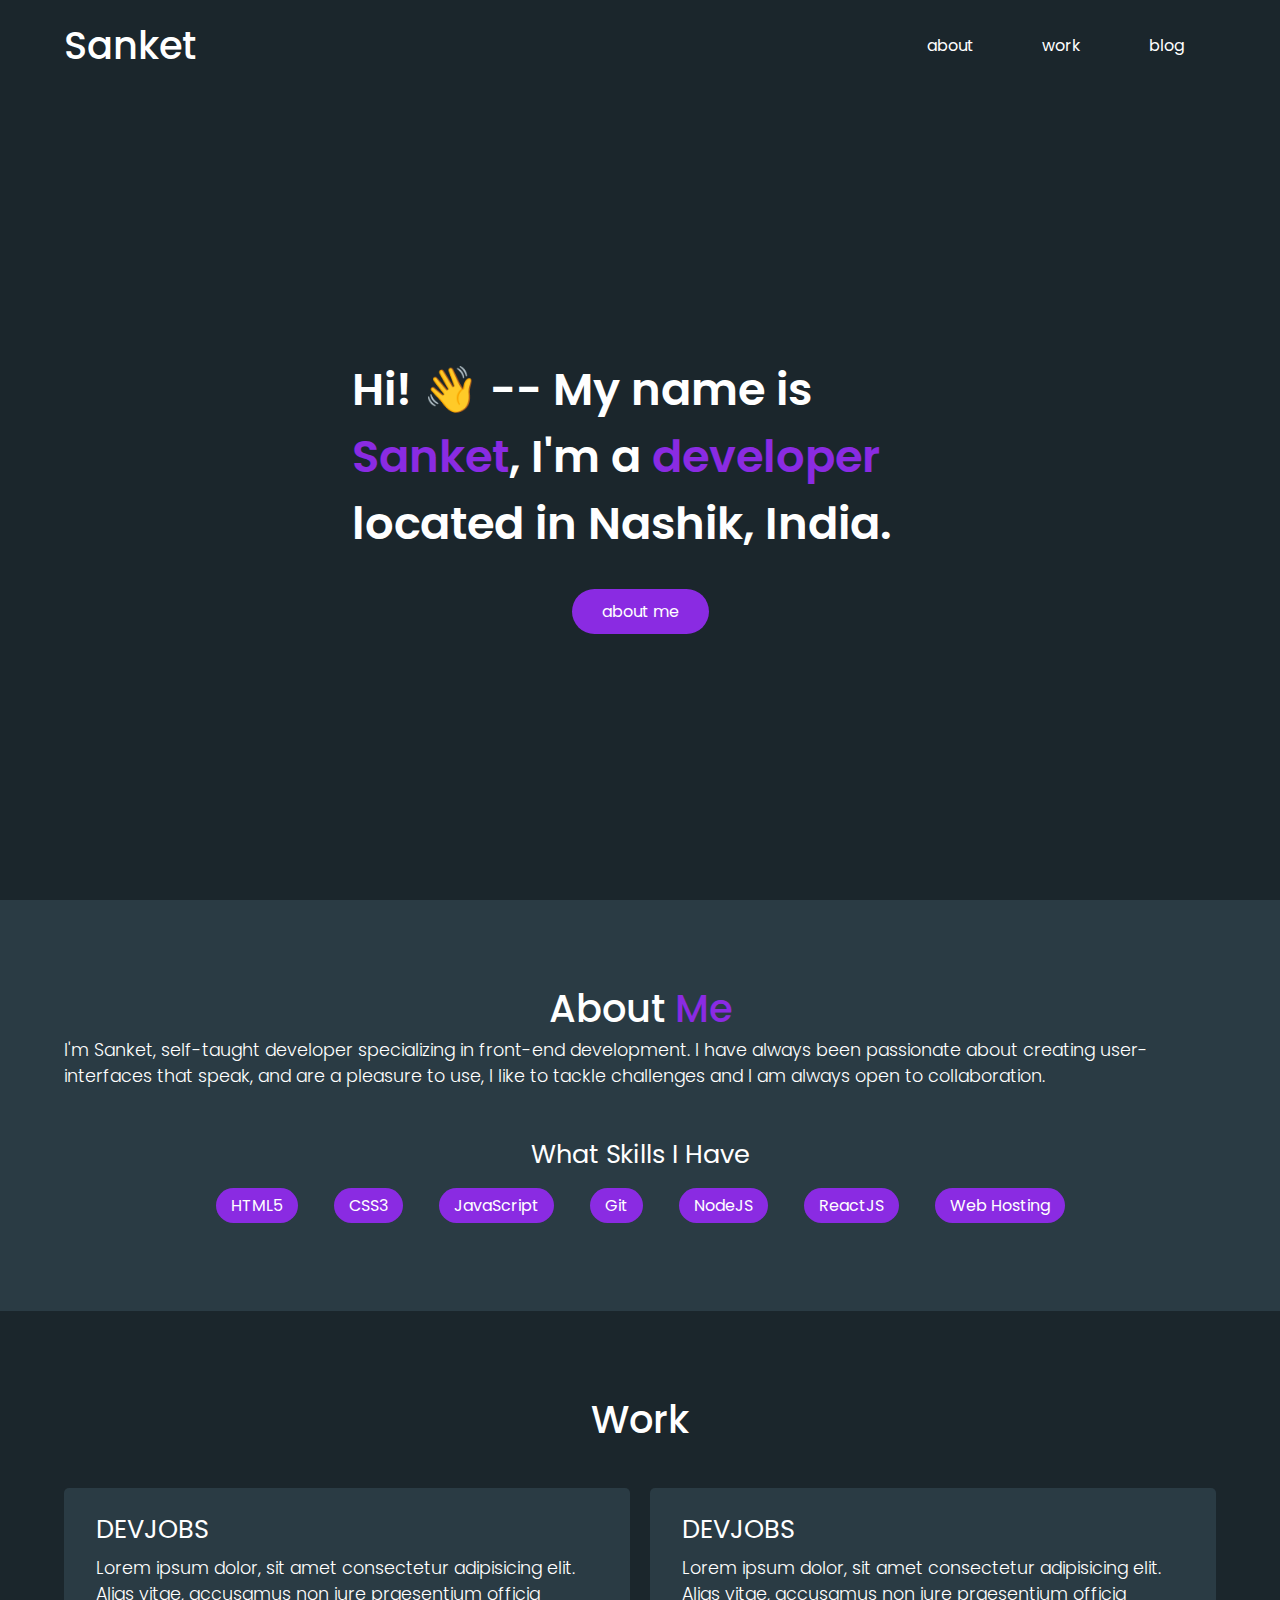
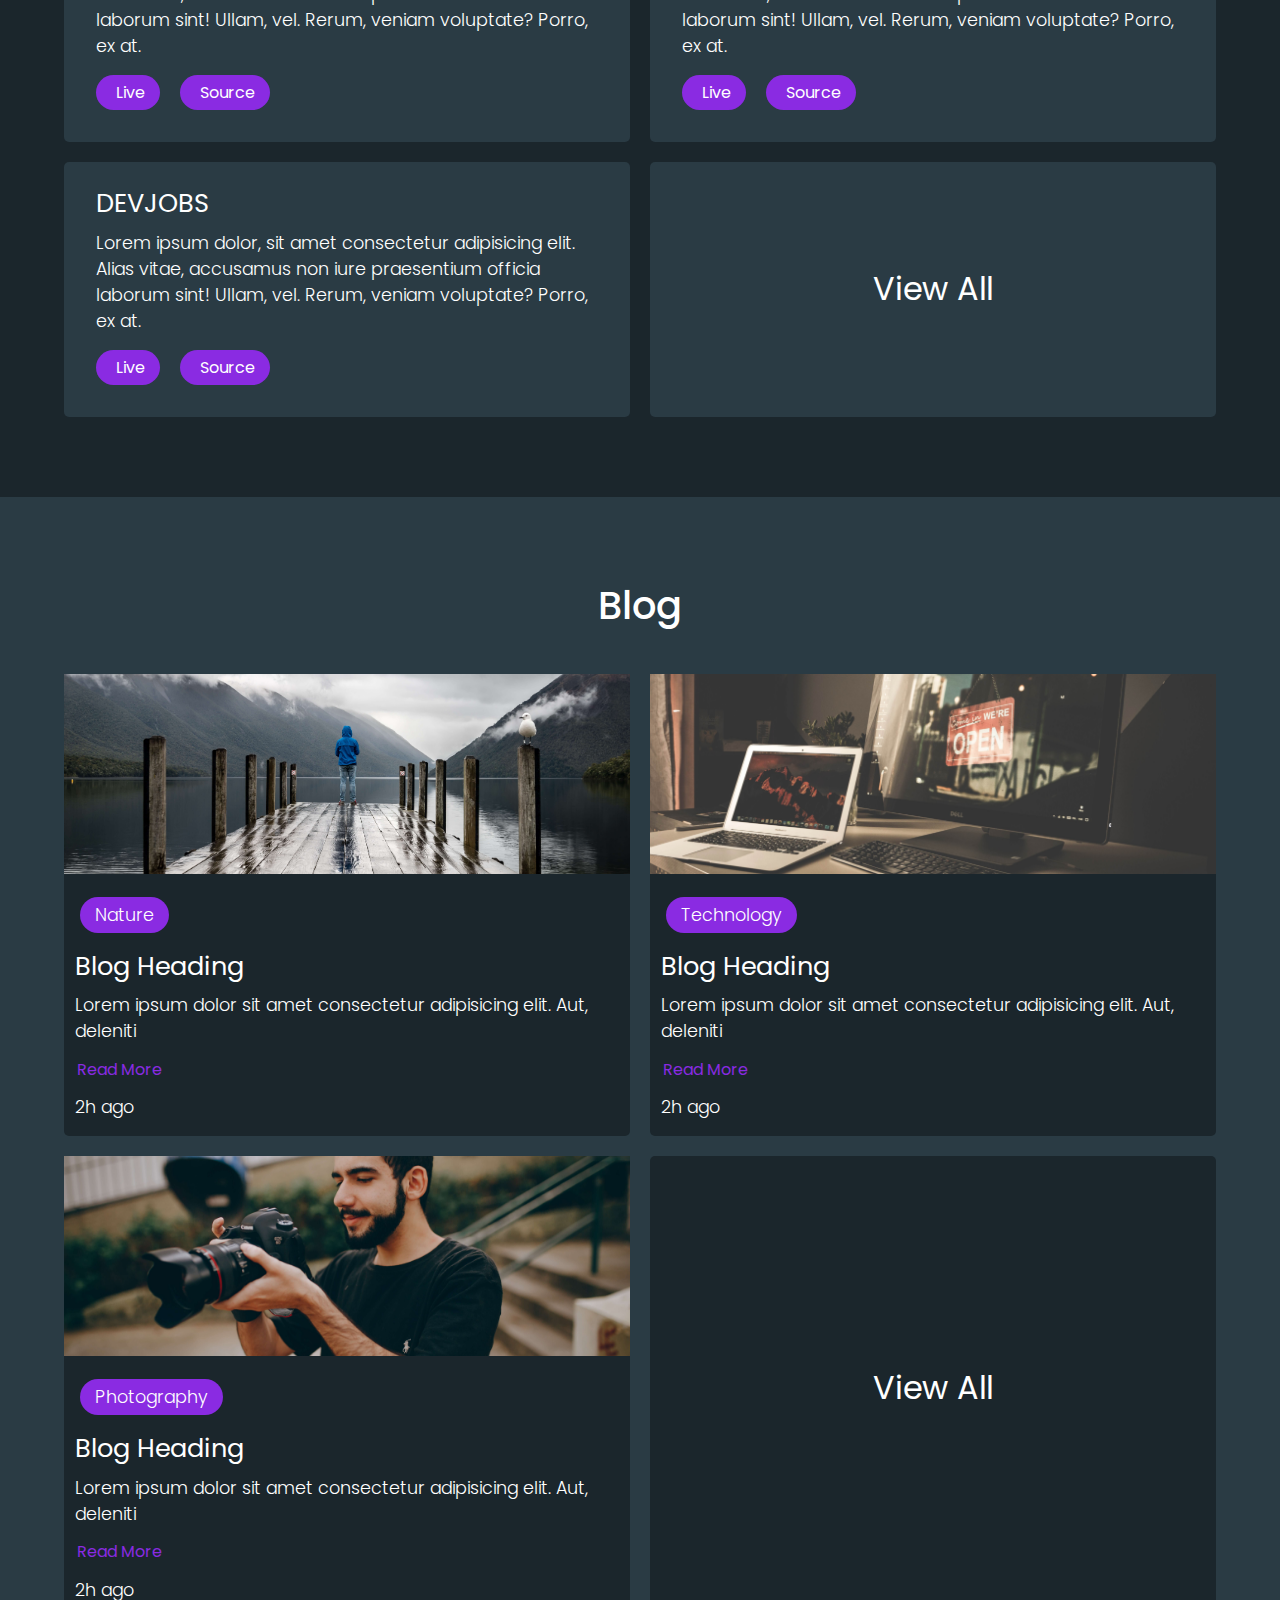
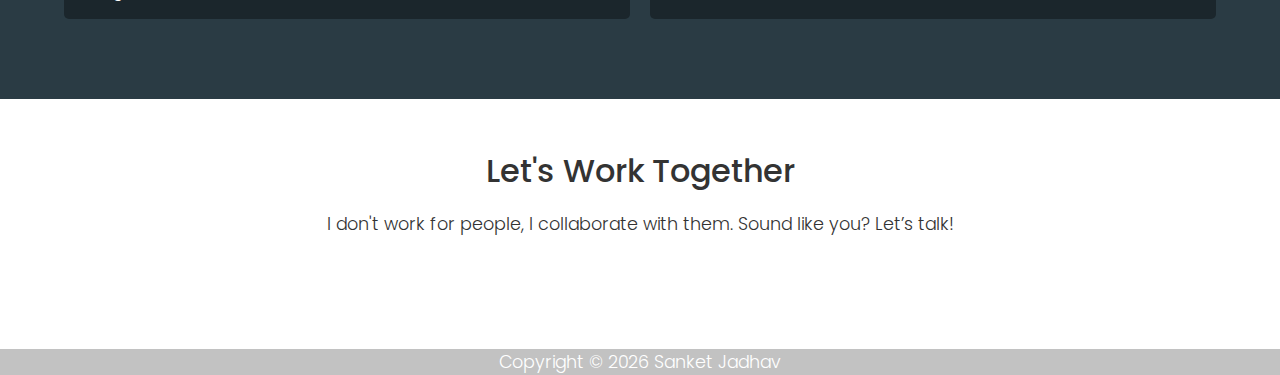
==== index.html @ 6ea88b84 "Initial commit" ====
<!DOCTYPE html>
<html lang="en">
  <head>
    <meta charset="UTF-8" />
    <meta name="viewport" content="width=device-width, initial-scale=1.0" />
    <title>Sanket</title>
    <link rel="preconnect" href="https://fonts.gstatic.com" />
    <link
      href="https://fonts.googleapis.com/css2?family=Poppins:wght@300;400;500;600&display=swap"
      rel="stylesheet"
    />
    <link
      rel="stylesheet"
      href="https://cdnjs.cloudflare.com/ajax/libs/font-awesome/5.15.1/css/all.min.css"
      integrity="sha512-+4zCK9k+qNFUR5X+cKL9EIR+ZOhtIloNl9GIKS57V1MyNsYpYcUrUeQc9vNfzsWfV28IaLL3i96P9sdNyeRssA=="
      crossorigin="anonymous"
    />
    <link rel="stylesheet" href="./styles/style.css" />
  </head>
  <body>
    <div class="wrapper">
      <div class="container">
        <header>
          <h2>Sanket</h2>
          <nav class="hide-sm">
            <ul>
              <li><a href="#about">about</a></li>
              <li><a href="./work.html">work</a></li>
              <li><a href="#blog">blog</a></li>
            </ul>
          </nav>
          <i class="fas fa-bars hide-lg" id="menu-open"></i>
        </header>

        <div class="intro">
          <h1>
            Hi! 👋 -- My name is <span class="highlight">Sanket</span>, I'm a
            <span class="highlight">developer</span> located in Nashik, India.
          </h1>
          <a href="#about" id="about-me">about me</a>
        </div>
      </div>
    </div>

    <div class="mobile__links hide-lg">
      <i class="fas fa-times" id="menu-close"></i>
      <ul>
        <li><a href="">about</a></li>
        <li><a href="">work</a></li>
        <li><a href="">blog</a></li>
      </ul>
    </div>

    <div class="about" id="about">
      <div class="container">
        <div class="about__container">
          <h2>About <span class="highlight">Me</span></h2>
          <p>
            I'm Sanket, self-taught developer specializing in front-end
            development. I have always been passionate about creating
            user-interfaces that speak, and are a pleasure to use, I like to
            tackle challenges and I am always open to collaboration.
          </p>
        </div>
        <div class="skill__section">
          <h4>What Skills I Have</h4>
          <div class="skills">
            <span>HTML5</span>
            <span>CSS3</span>
            <span>JavaScript</span>
            <span>Git</span>
            <span>NodeJS</span>
            <span>ReactJS</span>
            <span>Web Hosting</span>
          </div>
        </div>
      </div>
    </div>

    <div class="work">
      <div class="container">
        <h2>Work</h2>
        <div class="work__container">
          <div class="work__card">
            <h4>DEVJOBS</h4>
            <p>
              Lorem ipsum dolor, sit amet consectetur adipisicing elit. Alias
              vitae, accusamus non iure praesentium officia laborum sint! Ullam,
              vel. Rerum, veniam voluptate? Porro, ex at.
            </p>
            <div class="links">
              <a href="https://leavitt-devjobs.netlify.app/"
                ><i class="fas fa-link"></i>Live</a
              >
              <a href=""><i class="fab fa-github"></i>Source</a>
            </div>
          </div>
          <div class="work__card">
            <h4>DEVJOBS</h4>
            <p>
              Lorem ipsum dolor, sit amet consectetur adipisicing elit. Alias
              vitae, accusamus non iure praesentium officia laborum sint! Ullam,
              vel. Rerum, veniam voluptate? Porro, ex at.
            </p>
            <div class="links">
              <a href="https://leavitt-devjobs.netlify.app/"
                ><i class="fas fa-link"></i>Live</a
              >
              <a href=""><i class="fab fa-github"></i>Source</a>
            </div>
          </div>
          <div class="work__card">
            <h4>DEVJOBS</h4>
            <p>
              Lorem ipsum dolor, sit amet consectetur adipisicing elit. Alias
              vitae, accusamus non iure praesentium officia laborum sint! Ullam,
              vel. Rerum, veniam voluptate? Porro, ex at.
            </p>
            <div class="links">
              <a href="https://leavitt-devjobs.netlify.app/"
                ><i class="fas fa-link"></i>Live</a
              >
              <a href=""><i class="fab fa-github"></i>Source</a>
            </div>
          </div>
          <div class="view__all">
            <a href="./work.html"
              >View All <i class="fas fa-chevron-right"></i
            ></a>
          </div>
        </div>
      </div>
    </div>

    <div class="blog" id="blog">
      <div class="container">
        <h2>Blog</h2>
        <div class="blog__container">
          <div class="blog__card">
            <div class="blog__img">
              <img src="./images/blog/img1.jpg" alt="Blog Image" />
            </div>
            <p class="title">Nature</p>
            <h4>Blog Heading</h4>
            <p>
              Lorem ipsum dolor sit amet consectetur adipisicing elit. Aut,
              deleniti
            </p>
            <a>Read More</a>
            <p>2h ago</p>
          </div>
          <div class="blog__card">
            <div class="blog__img">
              <img src="./images/blog/img2.jpg" alt="Blog Image" />
            </div>
            <p class="title">Technology</p>
            <h4>Blog Heading</h4>
            <p>
              Lorem ipsum dolor sit amet consectetur adipisicing elit. Aut,
              deleniti
            </p>
            <a>Read More</a>
            <p>2h ago</p>
          </div>
          <div class="blog__card">
            <div class="blog__img">
              <img src="./images/blog/img3.jpg" alt="Blog Image" />
            </div>
            <p class="title">Photography</p>
            <h4>Blog Heading</h4>
            <p>
              Lorem ipsum dolor sit amet consectetur adipisicing elit. Aut,
              deleniti
            </p>
            <a>Read More</a>
            <p>2h ago</p>
          </div>
          <div class="view__all">
            <a href="#">View All <i class="fas fa-chevron-right"></i></a>
          </div>
        </div>
      </div>
    </div>

    <footer>
      <h3>Let's Work Together</h3>
      <p>
        I don't work for people, I collaborate with them. Sound like you? Let’s
        talk!
      </p>
      <div class="social">
        <a href="#"><i class="fab fa-linkedin"></i></a>
        <a href="https://github.com/sanket4120"
          ><i class="fab fa-github"></i
        ></a>
        <a href="#"><i class="fab fa-twitter"></i></a>
      </div>
    </footer>

    <div class="copyright">
      <p>
        Copyright &copy;
        <script>
          document.write(new Date().getFullYear());
        </script>
        Sanket Jadhav
      </p>
    </div>

    <script src="./js/app.js"></script>
  </body>
</html>
---- styles/style.css ----
* {
  margin: 0;
  padding: 0;
  box-sizing: border-box;
  list-style-type: none;
  text-decoration: none;
  font-family: 'Poppins', sans-serif;
}

html {
  scroll-behavior: smooth;
}

a {
  cursor: pointer;
}

.container {
  width: 90%;
  margin: 0 auto;
}

.highlight {
  color: blueviolet;
}
a {
  color: #fff;
}

h1 {
  font-size: 2.8rem;
  font-weight: 600;
}

h2 {
  font-size: 2.4rem;
  font-weight: 500;
}
h3 {
  font-size: 2rem;
  font-weight: 500;
}
h4 {
  font-size: 1.6rem;
  font-weight: 400;
}
p {
  font-size: 1.1rem;
  font-weight: 300;
}

@media only screen and (max-width: 600px) {
  h1 {
    font-size: 2.3rem;
  }

  h2 {
    font-size: 1.8rem;
  }
  h3 {
    font-size: 1.4rem;
  }
  h4 {
    font-size: 1.2rem;
  }
  p {
    font-size: 1rem;
  }
}

body {
  color: #fff;
}

/* -----header----- */
.wrapper {
  background-color: #1b262c;
}

header {
  height: 10vh;
  display: flex;
  justify-content: space-between;
  align-items: center;
}

nav ul li {
  display: inline-block;
  padding: 0 2rem;
}

#menu-open {
  font-size: 1.3rem;
  cursor: pointer;
}

.mobile__links {
  position: absolute;
  right: 0;
  top: 0;
  z-index: 10;
  width: 100%;
  height: 100%;
  background-color: #fff;
  color: blueviolet;
  display: flex;
  flex-direction: column;
  justify-content: center;
  align-items: center;
  font-size: 3rem;
}

.mobile__links ul li {
  margin: 1rem 0;
}

#menu-close {
  position: absolute;
  top: 5vh;
  right: 2.5rem;
  cursor: pointer;
}

.mobile__links a {
  color: blueviolet;
}

.hide-lg {
  display: none;
}

@media only screen and (max-width: 700px) {
  .hide-sm {
    display: none;
  }
  #menu-open {
    display: block;
  }
}

/* ----introduction----- */
.intro {
  height: 90vh;
  width: 50%;
  margin: 0 auto;
  display: flex;
  flex-direction: column;
  justify-content: center;
  align-items: center;
}

@media only screen and (max-width: 1047px) {
  .intro {
    width: 95%;
    text-align: center;
  }
}

.intro h1 {
  margin-bottom: 2rem;
}

#about-me {
  background: blueviolet;
  padding: 10px 30px;
  border-radius: 30px;
}

/* -----about----- */

.about {
  background-color: #2a3b44;
  text-align: center;
  padding: 5rem 0;
}

.about h1,
h4 {
  line-height: 2;
}

.about__container {
  margin-bottom: 2.5rem;
}

.about__container p {
  text-align: left;
}

.skills span {
  display: inline-block;
  background: blueviolet;
  padding: 5px 15px;
  border-radius: 30px;
  margin: 0.5rem 1rem;
}

/* --------work--------- */

.work {
  background: #1b262c;
  padding: 5rem 0;
}

.work h2 {
  text-align: center;
  margin-bottom: 2.5rem;
}

.work__container {
  display: grid;
  grid-template-columns: repeat(2, 1fr);
  grid-gap: 20px;
}

.work__card,
.view__all {
  background-color: #2a3b44;
  padding: 1rem 2rem;
  border-radius: 5px;
}

.view__all {
  display: flex;
  justify-content: center;
  align-items: center;
  font-size: 2rem;
}

.view__all i {
  color: blueviolet;
}

.links a {
  display: inline-block;
  background: blueviolet;
  padding: 5px 15px;
  border-radius: 30px;
  margin: 1rem;
  margin-left: 0;
}

.links a i {
  margin-right: 5px;
}

@media only screen and (max-width: 800px) {
  .work__container {
    grid-template-columns: 1fr;
  }
}

/* ------blog--------- */
.blog {
  background: #2a3b44;
  padding: 5rem 0;
}

.blog h2 {
  text-align: center;
  margin-bottom: 2.5rem;
}

.blog__container {
  display: grid;
  grid-template-columns: repeat(2, 1fr);
  grid-gap: 20px;
}

.blog__card img {
  width: 100%;
  height: 200px;
  object-fit: cover;
}

.blog__card,
.blog__container .view__all {
  background-color: #1b262c;
}

.blog__card {
  padding-bottom: 1rem;
  border-radius: 5px;
}

.blog__card h4,
.blog__card p,
.blog__card a {
  margin: 0 0.7rem;
}

.blog__card .title {
  background: blueviolet;
  padding: 5px 15px;
  border-radius: 30px;
  display: inline-block;
  margin: 1rem;
  margin-bottom: 0.5rem;
}

.blog__card a {
  display: inline-block;
  color: blueviolet;
  margin: 0.8rem;
}

@media only screen and (max-width: 750px) {
  .blog__container {
    grid-template-columns: 1fr;
  }
}

footer,
footer a {
  color: #333;
}

footer {
  text-align: center;
  padding: 3rem 0;
}

footer p {
  margin: 1rem 0;
}

footer .social a i {
  margin: 0 1rem;
  font-size: 2rem;
}

.copyright {
  background: rgb(194, 194, 194);
  text-align: center;
}
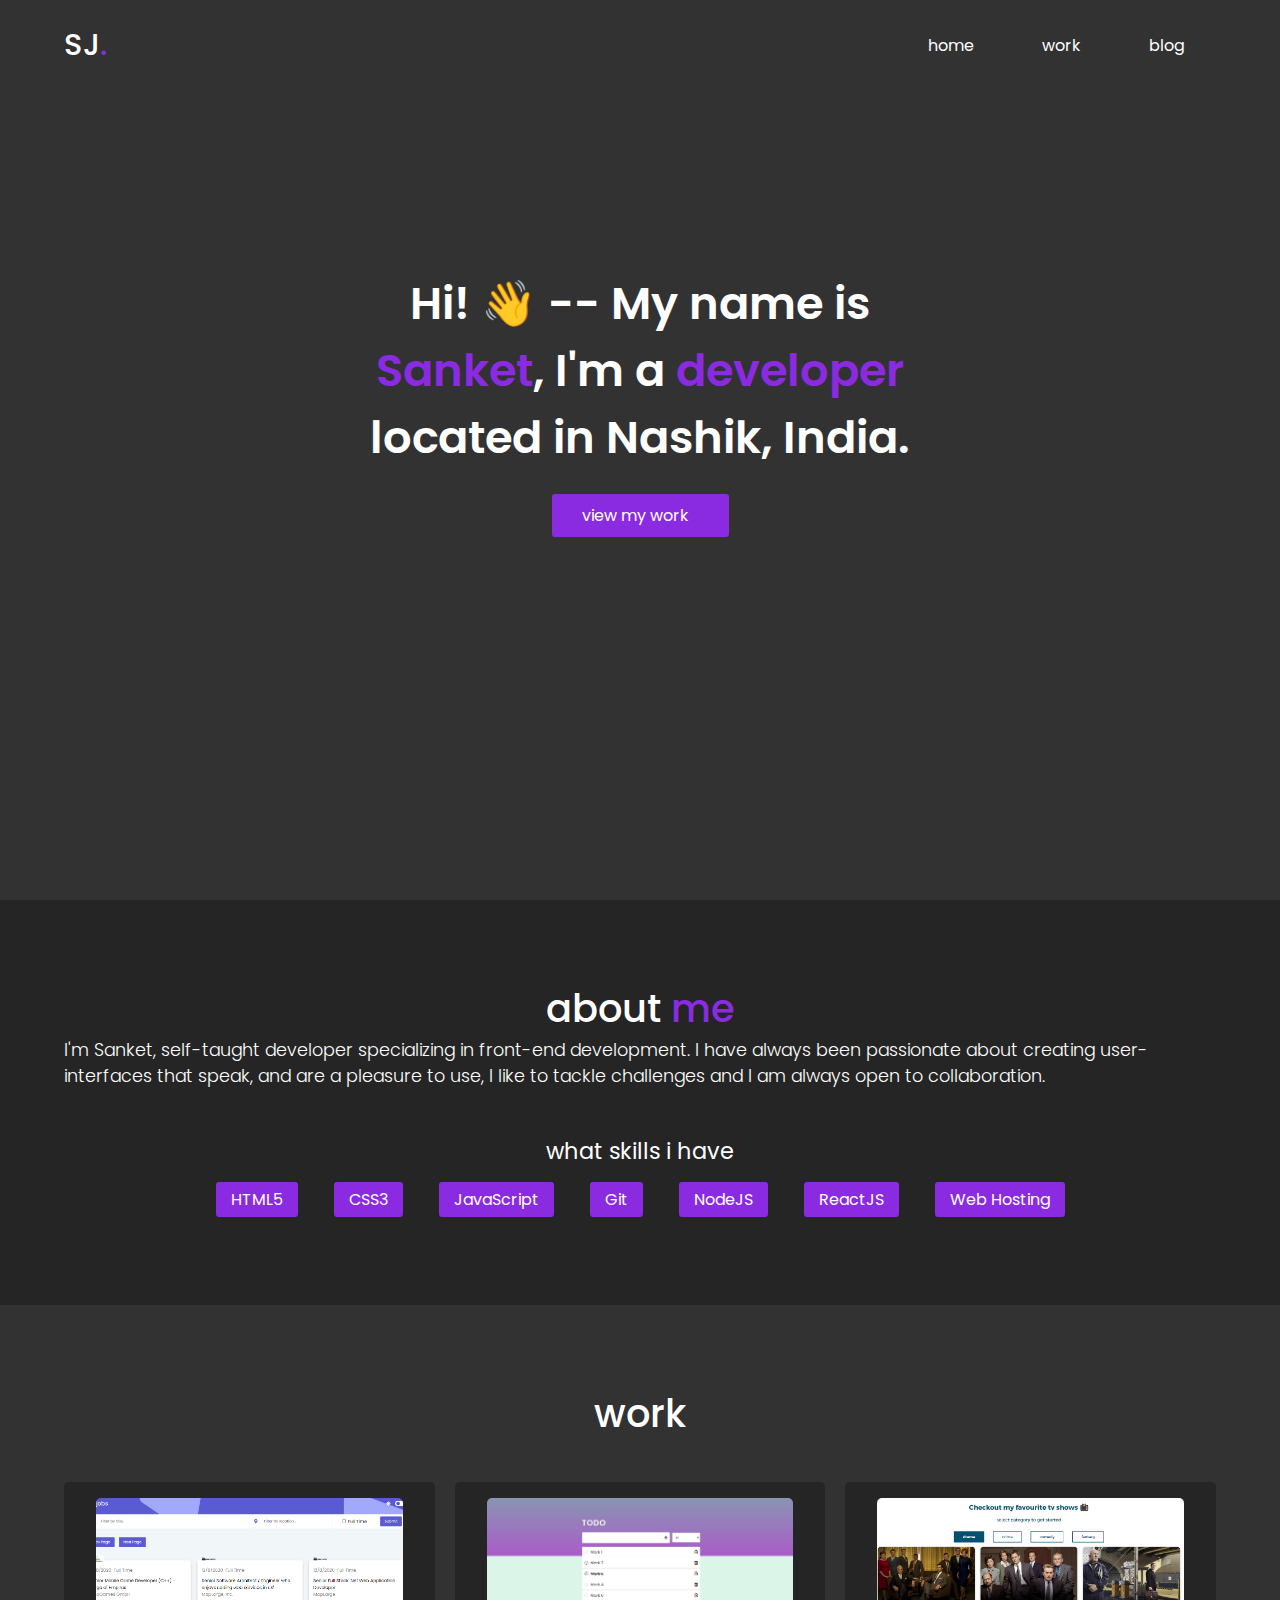
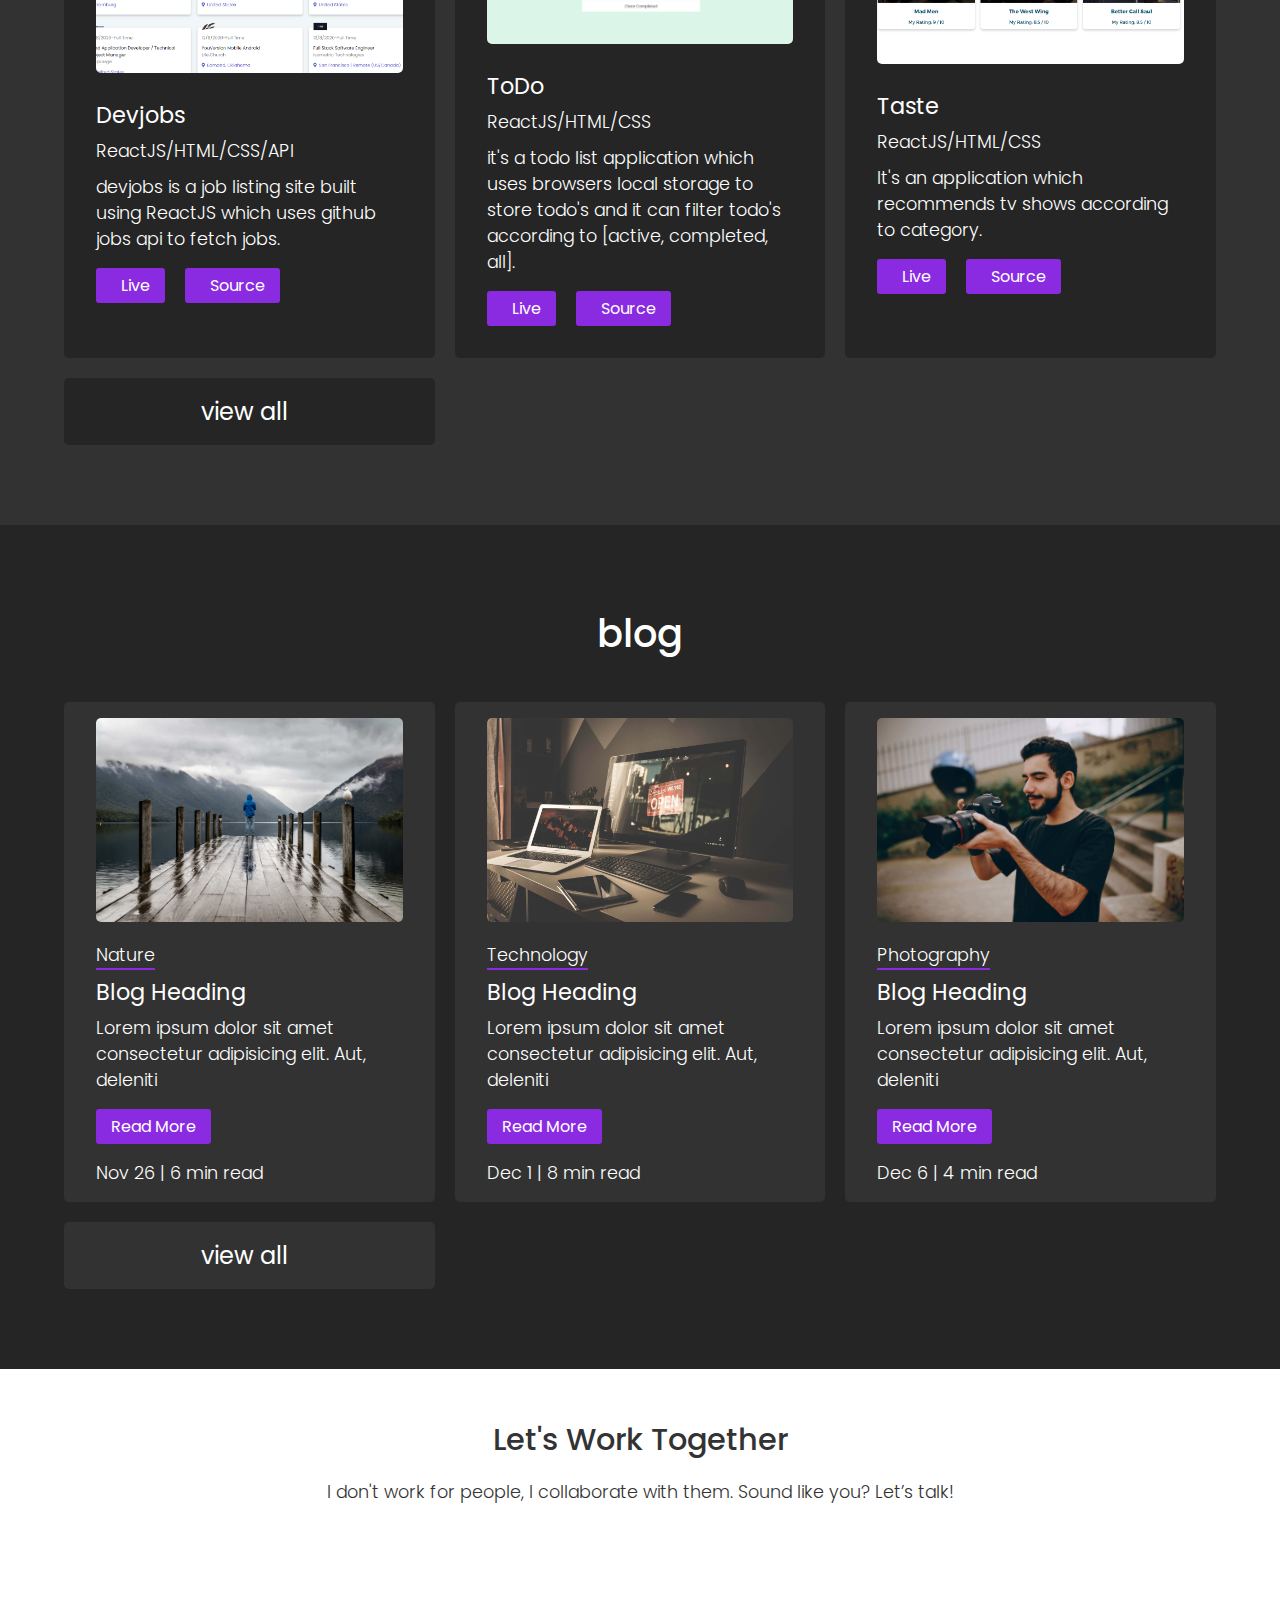
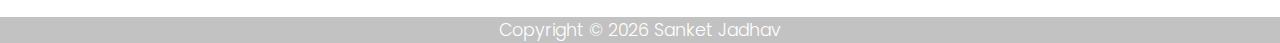
==== commit fd13b374: "Fix: broken blog links" ====
--- a/index.html
+++ b/index.html
@@ -3,7 +3,7 @@
   <head>
     <meta charset="UTF-8" />
     <meta name="viewport" content="width=device-width, initial-scale=1.0" />
-    <title>Sanket</title>
+    <title>sanket jadhav</title>
     <link rel="preconnect" href="https://fonts.gstatic.com" />
     <link
       href="https://fonts.googleapis.com/css2?family=Poppins:wght@300;400;500;600&display=swap"
@@ -16,20 +16,23 @@
       crossorigin="anonymous"
     />
     <link rel="stylesheet" href="./styles/style.css" />
+    <link rel="stylesheet" href="./styles/aos.css" />
   </head>
   <body>
     <div class="wrapper">
       <div class="container">
         <header>
-          <h2>Sanket</h2>
+          <h3>
+            <a href="/index.html">SJ<span class="highlight">.</span></a>
+          </h3>
           <nav class="hide-sm">
             <ul>
-              <li><a href="#about">about</a></li>
-              <li><a href="./work.html">work</a></li>
-              <li><a href="#blog">blog</a></li>
+              <li><a href="./index.html" class="link">home</a></li>
+              <li><a href="./work.html" class="link">work</a></li>
+              <li><a href="./blog.html" class="link">blog</a></li>
             </ul>
           </nav>
-          <i class="fas fa-bars hide-lg" id="menu-open"></i>
+          <i class="fas fa-bars hide-lg pointer" id="menu-open"></i>
         </header>
 
         <div class="intro">
@@ -37,24 +40,26 @@
             Hi! 👋 -- My name is <span class="highlight">Sanket</span>, I'm a
             <span class="highlight">developer</span> located in Nashik, India.
           </h1>
-          <a href="#about" id="about-me">about me</a>
+          <a href="./work.html" class="btn btn__lg"
+            >view my work <i class="fas fa-chevron-right"></i
+          ></a>
         </div>
       </div>
     </div>
 
     <div class="mobile__links hide-lg">
-      <i class="fas fa-times" id="menu-close"></i>
+      <i class="fas fa-times pointer" id="menu-close"></i>
       <ul>
-        <li><a href="">about</a></li>
-        <li><a href="">work</a></li>
-        <li><a href="">blog</a></li>
+        <li><a href="./index.html" class="link">home</a></li>
+        <li><a href="./work.html" class="link">work</a></li>
+        <li><a href="./blog.html" class="link">blog</a></li>
       </ul>
     </div>
 
     <div class="about" id="about">
       <div class="container">
         <div class="about__container">
-          <h2>About <span class="highlight">Me</span></h2>
+          <h2>about <span class="highlight">me</span></h2>
           <p>
             I'm Sanket, self-taught developer specializing in front-end
             development. I have always been passionate about creating
@@ -63,15 +68,15 @@
           </p>
         </div>
         <div class="skill__section">
-          <h4>What Skills I Have</h4>
+          <h4>what skills i have</h4>
           <div class="skills">
-            <span>HTML5</span>
-            <span>CSS3</span>
-            <span>JavaScript</span>
-            <span>Git</span>
-            <span>NodeJS</span>
-            <span>ReactJS</span>
-            <span>Web Hosting</span>
+            <span class="btn btn__md">HTML5</span>
+            <span class="btn btn__md">CSS3</span>
+            <span class="btn btn__md">JavaScript</span>
+            <span class="btn btn__md">Git</span>
+            <span class="btn btn__md">NodeJS</span>
+            <span class="btn btn__md">ReactJS</span>
+            <span class="btn btn__md">Web Hosting</span>
           </div>
         </div>
       </div>
@@ -79,52 +84,146 @@
 
     <div class="work">
       <div class="container">
-        <h2>Work</h2>
-        <div class="work__container">
-          <div class="work__card">
-            <h4>DEVJOBS</h4>
-            <p>
-              Lorem ipsum dolor, sit amet consectetur adipisicing elit. Alias
-              vitae, accusamus non iure praesentium officia laborum sint! Ullam,
-              vel. Rerum, veniam voluptate? Porro, ex at.
-            </p>
-            <div class="links">
-              <a href="https://leavitt-devjobs.netlify.app/"
-                ><i class="fas fa-link"></i>Live</a
-              >
-              <a href=""><i class="fab fa-github"></i>Source</a>
-            </div>
-          </div>
-          <div class="work__card">
-            <h4>DEVJOBS</h4>
-            <p>
-              Lorem ipsum dolor, sit amet consectetur adipisicing elit. Alias
-              vitae, accusamus non iure praesentium officia laborum sint! Ullam,
-              vel. Rerum, veniam voluptate? Porro, ex at.
-            </p>
-            <div class="links">
-              <a href="https://leavitt-devjobs.netlify.app/"
-                ><i class="fas fa-link"></i>Live</a
-              >
-              <a href=""><i class="fab fa-github"></i>Source</a>
-            </div>
-          </div>
-          <div class="work__card">
-            <h4>DEVJOBS</h4>
-            <p>
-              Lorem ipsum dolor, sit amet consectetur adipisicing elit. Alias
-              vitae, accusamus non iure praesentium officia laborum sint! Ullam,
-              vel. Rerum, veniam voluptate? Porro, ex at.
-            </p>
-            <div class="links">
-              <a href="https://leavitt-devjobs.netlify.app/"
-                ><i class="fas fa-link"></i>Live</a
-              >
-              <a href=""><i class="fab fa-github"></i>Source</a>
+        <h2>work</h2>
+        <div class="card__container">
+          <div class="card">
+            <div class="card__image">
+              <img src="./images/work/devjobs.png" alt="" />
+            </div>
+            <div class="card__info">
+              <h4>Devjobs</h4>
+              <p class="lang">ReactJS/HTML/CSS/API</p>
+              <p>
+                devjobs is a job listing site built using ReactJS which uses
+                github jobs api to fetch jobs.
+              </p>
+              <div class="card__links">
+                <a
+                  href="https://leavitt-devjobs.netlify.app/"
+                  class="btn btn__md"
+                  ><i class="fas fa-link"></i>Live</a
+                >
+                <a
+                  href="https://github.com/sanket4120/devjobs"
+                  class="btn btn__md"
+                  ><i class="fab fa-github"></i>Source</a
+                >
+              </div>
+            </div>
+          </div>
+          <div class="card">
+            <div class="card__image">
+              <img src="./images/work/todo.png" alt="" />
+            </div>
+            <div class="card__info">
+              <h4>ToDo</h4>
+              <p class="lang">ReactJS/HTML/CSS</p>
+              <p>
+                it's a todo list application which uses browsers local storage
+                to store todo's and it can filter todo's according to [active,
+                completed, all].
+              </p>
+              <div class="card__links">
+                <a href="https://reactapp-todo.netlify.app/" class="btn btn__md"
+                  ><i class="fas fa-link"></i>Live</a
+                >
+                <a
+                  href="https://github.com/sanket4120/react-todo"
+                  class="btn btn__md"
+                  ><i class="fab fa-github"></i>Source</a
+                >
+              </div>
+            </div>
+          </div>
+          <div class="card">
+            <div class="card__image">
+              <img src="./images/work/taste.png" alt="" />
+            </div>
+            <div class="card__info">
+              <h4>Taste</h4>
+              <p class="lang">ReactJS/HTML/CSS</p>
+              <p>
+                It's an application which recommends tv shows according to
+                category.
+              </p>
+              <div class="card__links">
+                <a href="https://9ebx5.csb.app/" class="btn btn__md"
+                  ><i class="fas fa-link"></i>Live</a
+                >
+                <a
+                  href="https://github.com/sanket4120/taste"
+                  class="btn btn__md"
+                  ><i class="fab fa-github"></i>Source</a
+                >
+              </div>
             </div>
           </div>
           <div class="view__all">
             <a href="./work.html"
+              >view all <i class="fas fa-chevron-right"></i
+            ></a>
+          </div>
+        </div>
+      </div>
+    </div>
+
+    <div class="blog" id="blog">
+      <div class="container">
+        <h2>blog</h2>
+        <div class="card__container">
+          <div class="card">
+            <div class="card__image">
+              <img src="./images/blog/img1.jpg" alt="blog image" />
+            </div>
+            <div class="card__info">
+              <p class="blog__type">Nature</p>
+              <h4>Blog Heading</h4>
+              <p>
+                Lorem ipsum dolor sit amet consectetur adipisicing elit. Aut,
+                deleniti
+              </p>
+              <div class="card__links">
+                <a href="blogpost1.html" class="btn btn__md">Read More</a>
+              </div>
+              <p>Nov 26 | 6 min read</p>
+            </div>
+          </div>
+          <div class="card">
+            <div class="card__image">
+              <img src="./images/blog/img2.jpg" alt="blog image" />
+            </div>
+            <div class="card__info">
+              <p class="blog__type">Technology</p>
+              <h4>Blog Heading</h4>
+              <p>
+                Lorem ipsum dolor sit amet consectetur adipisicing elit. Aut,
+                deleniti
+              </p>
+              <div class="card__links">
+                <a href="./blogpost2.html" class="btn btn__md">Read More</a>
+              </div>
+              <p>Dec 1 | 8 min read</p>
+            </div>
+          </div>
+          <div class="card">
+            <div class="card__image">
+              <img src="./images/blog/img3.jpg" alt="blog image" />
+            </div>
+            <div class="card__info">
+              <p class="blog__type">Photography</p>
+              <h4>Blog Heading</h4>
+              <p>
+                Lorem ipsum dolor sit amet consectetur adipisicing elit. Aut,
+                deleniti
+              </p>
+              <div class="card__links">
+                <a href="./blogpost3.html" class="btn btn__md">Read More</a>
+              </div>
+              <p>Dec 6 | 4 min read</p>
+            </div>
+          </div>
+          <div class="view__all">
+            <a href="./blog.html"
               >View All <i class="fas fa-chevron-right"></i
             ></a>
           </div>
@@ -132,79 +231,36 @@
       </div>
     </div>
 
-    <div class="blog" id="blog">
-      <div class="container">
-        <h2>Blog</h2>
-        <div class="blog__container">
-          <div class="blog__card">
-            <div class="blog__img">
-              <img src="./images/blog/img1.jpg" alt="Blog Image" />
-            </div>
-            <p class="title">Nature</p>
-            <h4>Blog Heading</h4>
-            <p>
-              Lorem ipsum dolor sit amet consectetur adipisicing elit. Aut,
-              deleniti
-            </p>
-            <a>Read More</a>
-            <p>2h ago</p>
-          </div>
-          <div class="blog__card">
-            <div class="blog__img">
-              <img src="./images/blog/img2.jpg" alt="Blog Image" />
-            </div>
-            <p class="title">Technology</p>
-            <h4>Blog Heading</h4>
-            <p>
-              Lorem ipsum dolor sit amet consectetur adipisicing elit. Aut,
-              deleniti
-            </p>
-            <a>Read More</a>
-            <p>2h ago</p>
-          </div>
-          <div class="blog__card">
-            <div class="blog__img">
-              <img src="./images/blog/img3.jpg" alt="Blog Image" />
-            </div>
-            <p class="title">Photography</p>
-            <h4>Blog Heading</h4>
-            <p>
-              Lorem ipsum dolor sit amet consectetur adipisicing elit. Aut,
-              deleniti
-            </p>
-            <a>Read More</a>
-            <p>2h ago</p>
-          </div>
-          <div class="view__all">
-            <a href="#">View All <i class="fas fa-chevron-right"></i></a>
-          </div>
-        </div>
-      </div>
-    </div>
-
     <footer>
-      <h3>Let's Work Together</h3>
-      <p>
-        I don't work for people, I collaborate with them. Sound like you? Let’s
-        talk!
-      </p>
-      <div class="social">
-        <a href="#"><i class="fab fa-linkedin"></i></a>
-        <a href="https://github.com/sanket4120"
-          ><i class="fab fa-github"></i
-        ></a>
-        <a href="#"><i class="fab fa-twitter"></i></a>
+      <div class="container">
+        <h3>Let's Work Together</h3>
+        <p>
+          I don't work for people, I collaborate with them. Sound like you?
+          Let’s talk!
+        </p>
+        <div class="social">
+          <a href="mailto:jadhavsanket4120@gmail.com"
+            ><i class="fas fa-envelope"></i
+          ></a>
+          <a href="#"><i class="fab fa-linkedin"></i></a>
+          <a href="https://github.com/sanket4120"
+            ><i class="fab fa-github"></i
+          ></a>
+          <a href="#"><i class="fab fa-twitter"></i></a>
+        </div>
       </div>
     </footer>
 
     <div class="copyright">
-      <p>
-        Copyright &copy;
-        <script>
-          document.write(new Date().getFullYear());
-        </script>
-        Sanket Jadhav
-      </p>
+      <div class="container">
+        <p>
+          Copyright &copy;
+          <script>
+            document.write(new Date().getFullYear());
+          </script>
+          Sanket Jadhav
+        </p>
+      </div>
     </div>
 
     <script src="./js/app.js"></script>
--- a/styles/style.css
+++ b/styles/style.css
@@ -1,3 +1,8 @@
+:root {
+  --bg1: #323232;
+  --bg2: #252525;
+}
+
 * {
   margin: 0;
   padding: 0;
@@ -15,6 +20,10 @@
   cursor: pointer;
 }
 
+i {
+  margin: 0 5px;
+}
+
 .container {
   width: 90%;
   margin: 0 auto;
@@ -23,6 +32,45 @@
 .highlight {
   color: blueviolet;
 }
+
+.pointer {
+  cursor: pointer;
+}
+
+.link {
+  color: #fff;
+  position: relative;
+}
+
+.link::before {
+  content: '';
+  position: absolute;
+  width: 0%;
+  height: 2px;
+  bottom: -5px;
+  left: 0;
+  background-color: blueviolet;
+  transition: all 0.3s ease-in-out;
+}
+
+.link:hover::before {
+  width: 100%;
+}
+
+.btn {
+  color: #fff;
+  background: blueviolet;
+  border-radius: 3px;
+}
+
+.btn__lg {
+  padding: 10px 30px;
+}
+
+.btn__md {
+  padding: 5px 15px;
+}
+
 a {
   color: #fff;
 }
@@ -37,11 +85,11 @@
   font-weight: 500;
 }
 h3 {
-  font-size: 2rem;
+  font-size: 1.9rem;
   font-weight: 500;
 }
 h4 {
-  font-size: 1.6rem;
+  font-size: 1.4rem;
   font-weight: 400;
 }
 p {
@@ -74,7 +122,8 @@
 
 /* -----header----- */
 .wrapper {
-  background-color: #1b262c;
+  /* background-color: #1b262c; */
+  background-color: var(--bg1);
 }
 
 header {
@@ -96,18 +145,20 @@
 
 .mobile__links {
   position: absolute;
-  right: 0;
-  top: 0;
+  width: 60%;
+  border-radius: 5px;
+  left: 50%;
+  top: 15vh;
+  transform: translateX(-50%);
   z-index: 10;
-  width: 100%;
-  height: 100%;
-  background-color: #fff;
-  color: blueviolet;
+  background-color: var(--bg2);
   display: flex;
-  flex-direction: column;
   justify-content: center;
-  align-items: center;
-  font-size: 3rem;
+  padding: 2.5rem 0;
+}
+
+.mobile__links ul {
+  text-align: center;
 }
 
 .mobile__links ul li {
@@ -116,13 +167,8 @@
 
 #menu-close {
   position: absolute;
-  top: 5vh;
-  right: 2.5rem;
-  cursor: pointer;
-}
-
-.mobile__links a {
-  color: blueviolet;
+  right: 20px;
+  top: 20px;
 }
 
 .hide-lg {
@@ -143,16 +189,13 @@
   height: 90vh;
   width: 50%;
   margin: 0 auto;
-  display: flex;
-  flex-direction: column;
-  justify-content: center;
-  align-items: center;
+  padding-top: 20vh;
+  text-align: center;
 }
 
 @media only screen and (max-width: 1047px) {
   .intro {
     width: 95%;
-    text-align: center;
   }
 }
 
@@ -160,16 +203,10 @@
   margin-bottom: 2rem;
 }
 
-#about-me {
-  background: blueviolet;
-  padding: 10px 30px;
-  border-radius: 30px;
-}
-
 /* -----about----- */
 
 .about {
-  background-color: #2a3b44;
+  background-color: var(--bg2);
   text-align: center;
   padding: 5rem 0;
 }
@@ -189,33 +226,66 @@
 
 .skills span {
   display: inline-block;
-  background: blueviolet;
-  padding: 5px 15px;
-  border-radius: 30px;
   margin: 0.5rem 1rem;
 }
 
-/* --------work--------- */
+/* --------work--------- && -----------blog----------- */
+
+.work,
+.blog {
+  padding: 5rem 0;
+}
 
 .work {
-  background: #1b262c;
-  padding: 5rem 0;
-}
-
-.work h2 {
+  background-color: var(--bg1);
+}
+
+.blog {
+  background-color: var(--bg2);
+}
+
+.work h2,
+.blog h2 {
   text-align: center;
   margin-bottom: 2.5rem;
 }
 
-.work__container {
+.lang {
+  margin-bottom: 10px;
+}
+
+.card__container {
   display: grid;
-  grid-template-columns: repeat(2, 1fr);
+  grid-template-columns: repeat(3, 1fr);
   grid-gap: 20px;
 }
 
-.work__card,
+.card {
+  display: grid;
+  grid-template-columns: 1fr;
+  grid-gap: 20px;
+}
+
+.card__image img {
+  width: 100%;
+  height: 100%;
+  display: block;
+  object-fit: cover;
+  border-radius: 5px;
+}
+
+.work .card,
+.work .view__all {
+  background-color: var(--bg2);
+}
+
+.blog .card,
+.blog .view__all {
+  background-color: var(--bg1);
+}
+
+.card,
 .view__all {
-  background-color: #2a3b44;
   padding: 1rem 2rem;
   border-radius: 5px;
 }
@@ -224,91 +294,37 @@
   display: flex;
   justify-content: center;
   align-items: center;
-  font-size: 2rem;
+  font-size: 1.5rem;
+  text-transform: lowercase;
 }
 
 .view__all i {
   color: blueviolet;
 }
 
-.links a {
+.card__links a {
   display: inline-block;
-  background: blueviolet;
-  padding: 5px 15px;
-  border-radius: 30px;
   margin: 1rem;
   margin-left: 0;
 }
 
-.links a i {
-  margin-right: 5px;
-}
-
-@media only screen and (max-width: 800px) {
-  .work__container {
+.blog__type {
+  border-bottom: 2px blueviolet solid;
+  display: inline-block;
+}
+
+@media only screen and (max-width: 1150px) {
+  .card__container {
+    grid-template-columns: repeat(2, 1fr);
+  }
+}
+@media only screen and (max-width: 760px) {
+  .card__container {
     grid-template-columns: 1fr;
   }
 }
 
-/* ------blog--------- */
-.blog {
-  background: #2a3b44;
-  padding: 5rem 0;
-}
-
-.blog h2 {
-  text-align: center;
-  margin-bottom: 2.5rem;
-}
-
-.blog__container {
-  display: grid;
-  grid-template-columns: repeat(2, 1fr);
-  grid-gap: 20px;
-}
-
-.blog__card img {
-  width: 100%;
-  height: 200px;
-  object-fit: cover;
-}
-
-.blog__card,
-.blog__container .view__all {
-  background-color: #1b262c;
-}
-
-.blog__card {
-  padding-bottom: 1rem;
-  border-radius: 5px;
-}
-
-.blog__card h4,
-.blog__card p,
-.blog__card a {
-  margin: 0 0.7rem;
-}
-
-.blog__card .title {
-  background: blueviolet;
-  padding: 5px 15px;
-  border-radius: 30px;
-  display: inline-block;
-  margin: 1rem;
-  margin-bottom: 0.5rem;
-}
-
-.blog__card a {
-  display: inline-block;
-  color: blueviolet;
-  margin: 0.8rem;
-}
-
-@media only screen and (max-width: 750px) {
-  .blog__container {
-    grid-template-columns: 1fr;
-  }
-}
+/* ------footer--------- */
 
 footer,
 footer a {
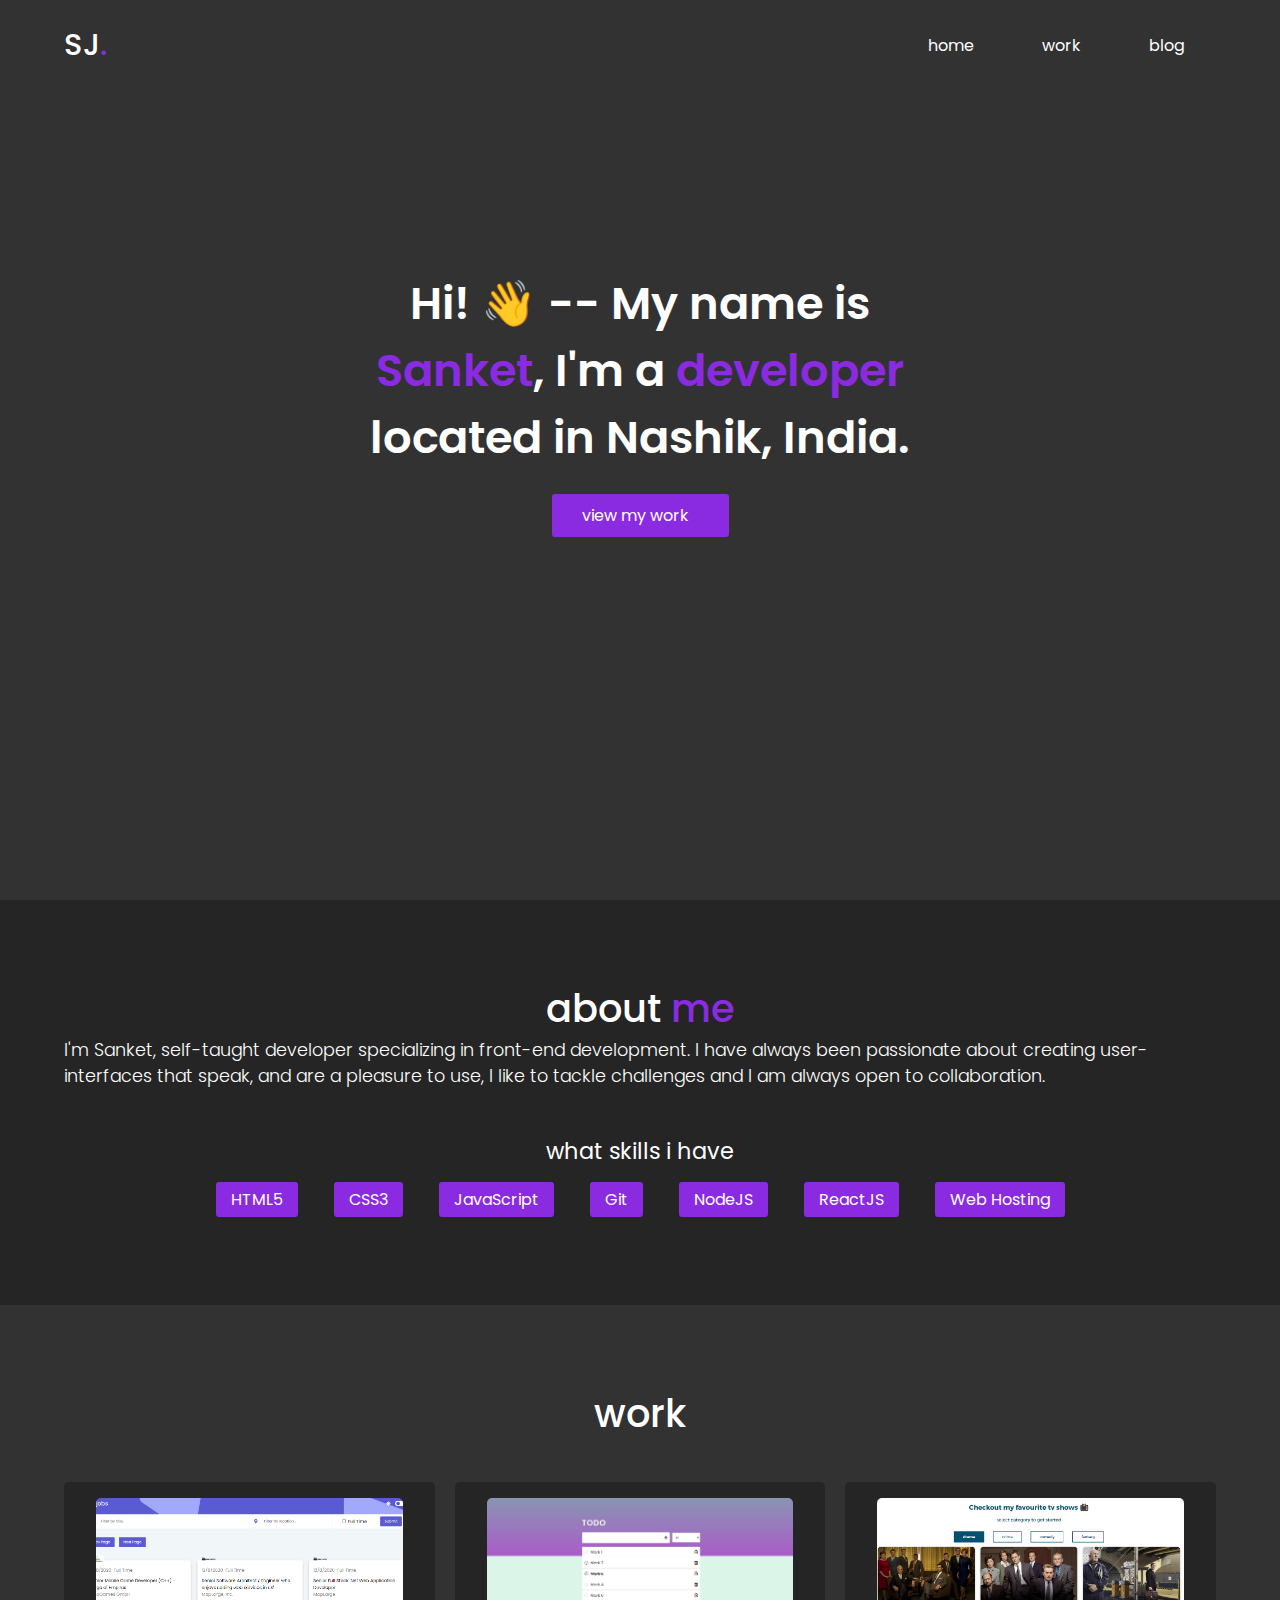
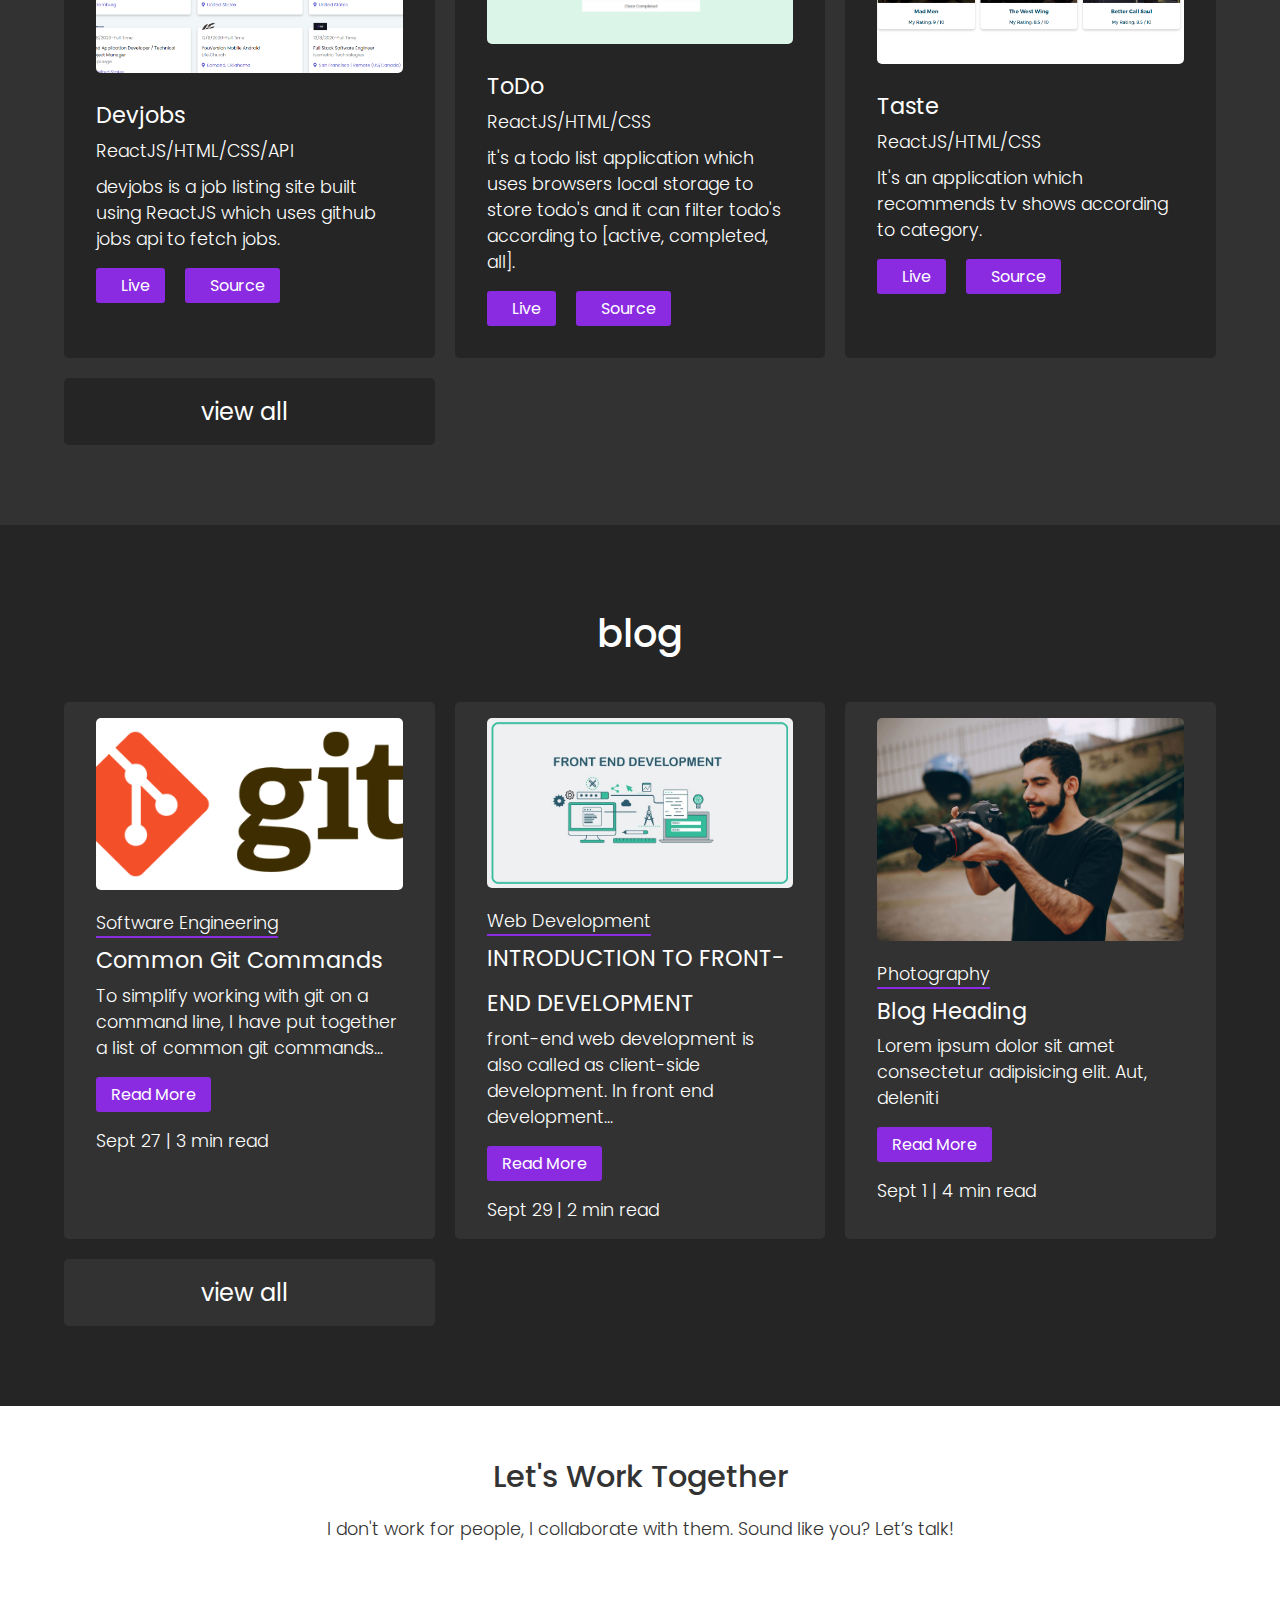
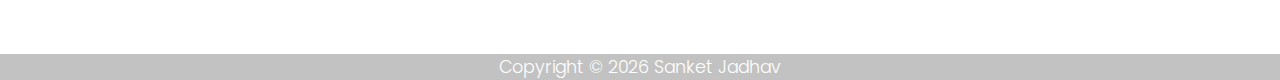
==== commit 70397993: "Added projects & blogs" ====
--- a/index.html
+++ b/index.html
@@ -173,53 +173,53 @@
         <div class="card__container">
           <div class="card">
             <div class="card__image">
-              <img src="./images/blog/img1.jpg" alt="blog image" />
-            </div>
-            <div class="card__info">
-              <p class="blog__type">Nature</p>
+              <img src="./images/blog/git.png" alt="blog image" />
+            </div>
+            <div class="card__info">
+              <p class="blog__type">Software Engineering</p>
+              <h4>Common Git Commands</h4>
+              <p>
+                To simplify working with git on a command line, I have put
+                together a list of common git commands...
+              </p>
+              <div class="card__links">
+                <a href="blogpost1.html" class="btn btn__md">Read More</a>
+              </div>
+              <p>Sept 27 | 3 min read</p>
+            </div>
+          </div>
+          <div class="card">
+            <div class="card__image">
+              <img src="./images/blog/frontend.png" alt="blog image" />
+            </div>
+            <div class="card__info">
+              <p class="blog__type">Web Development</p>
+              <h4>INTRODUCTION TO FRONT-END DEVELOPMENT</h4>
+              <p>
+                front-end web development is also called as client-side
+                development. In front end development...
+              </p>
+              <div class="card__links">
+                <a href="./blogpost2.html" class="btn btn__md">Read More</a>
+              </div>
+              <p>Sept 29 | 2 min read</p>
+            </div>
+          </div>
+          <div class="card">
+            <div class="card__image">
+              <img src="./images/blog/img3.jpg" alt="blog image" />
+            </div>
+            <div class="card__info">
+              <p class="blog__type">Photography</p>
               <h4>Blog Heading</h4>
               <p>
                 Lorem ipsum dolor sit amet consectetur adipisicing elit. Aut,
                 deleniti
               </p>
               <div class="card__links">
-                <a href="blogpost1.html" class="btn btn__md">Read More</a>
-              </div>
-              <p>Nov 26 | 6 min read</p>
-            </div>
-          </div>
-          <div class="card">
-            <div class="card__image">
-              <img src="./images/blog/img2.jpg" alt="blog image" />
-            </div>
-            <div class="card__info">
-              <p class="blog__type">Technology</p>
-              <h4>Blog Heading</h4>
-              <p>
-                Lorem ipsum dolor sit amet consectetur adipisicing elit. Aut,
-                deleniti
-              </p>
-              <div class="card__links">
-                <a href="./blogpost2.html" class="btn btn__md">Read More</a>
-              </div>
-              <p>Dec 1 | 8 min read</p>
-            </div>
-          </div>
-          <div class="card">
-            <div class="card__image">
-              <img src="./images/blog/img3.jpg" alt="blog image" />
-            </div>
-            <div class="card__info">
-              <p class="blog__type">Photography</p>
-              <h4>Blog Heading</h4>
-              <p>
-                Lorem ipsum dolor sit amet consectetur adipisicing elit. Aut,
-                deleniti
-              </p>
-              <div class="card__links">
                 <a href="./blogpost3.html" class="btn btn__md">Read More</a>
               </div>
-              <p>Dec 6 | 4 min read</p>
+              <p>Sept 1 | 4 min read</p>
             </div>
           </div>
           <div class="view__all">
--- a/styles/style.css
+++ b/styles/style.css
@@ -10,6 +10,12 @@
   list-style-type: none;
   text-decoration: none;
   font-family: 'Poppins', sans-serif;
+}
+
+code {
+  font-family: consolas;
+  font-size: large;
+  display: block;
 }
 
 html {
